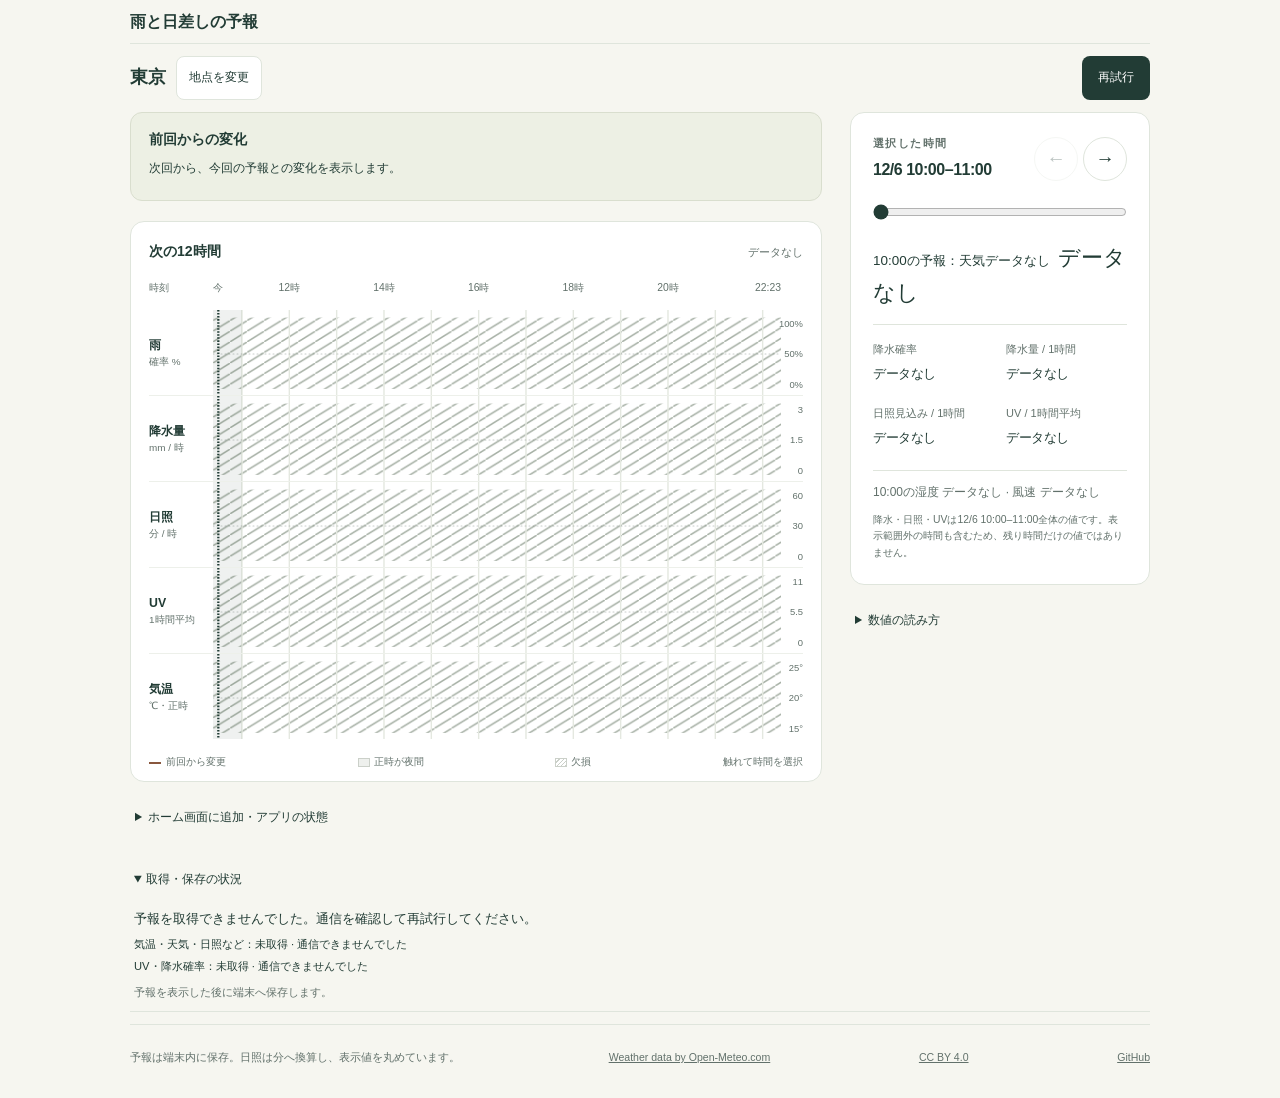
==== app/index.html @ 5e006b1c "Create weather PWA and prepare Cloudflare Pages integration" ====
<!doctype html>
<html lang="ja">
<head>
  <meta charset="utf-8">
  <meta name="viewport" content="width=device-width, initial-scale=1">
  <meta name="color-scheme" content="light dark">
  <meta name="theme-color" content="#f6f6f0" media="(prefers-color-scheme: light)">
  <meta name="theme-color" content="#131b18" media="(prefers-color-scheme: dark)">
  <link rel="manifest" href="manifest.webmanifest">
  <link rel="apple-touch-icon" href="apple-touch-icon.png">
  <title>雨と日差しの予報</title>
  <link rel="stylesheet" href="style.css">
  <script type="module" src="app.mjs"></script>
</head>
<body>
  <div class="shell">
    <header class="masthead">
      <h1 class="brand">雨と日差しの予報</h1>
    </header>
    <dialog id="location-dialog" aria-labelledby="location-title">
      <h2 id="location-title">予報の地点</h2>
      <p>現在地周辺の市区町村を選ぶか、地名で検索できます。</p>
      <button id="nearby-location" type="button">現在地周辺の候補を表示</button>
      <p class="location-note">位置情報はこの操作時だけ取得し、候補は端末内で検索します。地点を確定すると、その代表座標を天気APIへ送信します。</p>
      <form id="location-search"><label for="location-query">地名</label><div class="search-controls"><input id="location-query" placeholder="例：札幌市、Sapporo" type="search" minlength="2" maxlength="80" required autocomplete="off"><button type="submit">検索</button></div></form>
      <p id="search-status" role="status"></p><div id="location-results"></div>
      <p id="location-preview"></p>
      <div class="dialog-actions"><button id="cancel-location" type="button">キャンセル</button><button id="confirm-location" type="button" disabled>この地点に変更</button></div>
      <p class="location-note">地名: <a href="https://open-meteo.com/en/docs/geocoding-api" target="_blank" rel="noopener noreferrer">Open-Meteo / GeoNames</a></p>
      <p class="location-note">周辺候補: <a href="https://github.com/geolonia/japanese-addresses-v2" target="_blank" rel="noopener noreferrer">Geolonia住所データ</a>（デジタル庁アドレス・ベース・レジストリ由来、<a href="https://creativecommons.org/licenses/by/4.0/" target="_blank" rel="noopener noreferrer">CC BY 4.0</a>）。市区町村名・代表点を抽出。元データ更新: 2024年12月。新しい地名がない場合は地名検索を使ってください。</p>
    </dialog>
    <main><p id="connection-status" class="stale-notice" role="status" hidden></p><noscript>予報の表示にはJavaScriptを有効にしてください。</noscript>
      <section class="heading" aria-label="地点と予報の更新">
        <div class="location-controls"><strong id="location-name">東京</strong><button id="edit-location" type="button">地点を変更</button></div>
        <div class="refresh-controls"><button id="refresh" type="button">予報を更新</button></div>
        <p id="location-notice" class="location-note" role="status"></p>
      </section>
      <div class="workspace">
        <div class="overview">
          <section class="change-box forecast-changes" aria-labelledby="changes-heading">
            <div class="change-heading"><h2 id="changes-heading">前回からの変化</h2><span id="comparison-time"></span></div>
            <p id="change-summary"></p>
            <details id="all-changes" hidden><summary>変更の内訳</summary><div id="change-list"></div></details>
          </section>
          <section class="forecast" aria-labelledby="forecast-heading">
            <div class="section-heading"><h2 id="forecast-heading">次の12時間</h2><span id="freshness"></span></div>
            <p id="stale-notice" class="stale-notice" hidden></p>
            <div class="timeline" id="timeline">
              <div class="axis"><span class="axis-label">時刻</span><div id="ticks" class="ticks"></div></div>
              <div id="tracks"></div>
            </div>
            <div class="timeline-help"><span><i class="changed-key"></i>前回から変更</span><span><i class="night-key"></i>正時が夜間</span><span><i class="missing-key"></i>欠損</span><span>触れて時間を選択</span></div>
          </section>
        </div>
        <aside class="detail-column">
          <section class="detail-card" aria-labelledby="selected-heading">
            <div class="detail-heading"><div><p class="eyebrow">選択した時間</p><h2 id="selected-heading"></h2></div><div class="step-buttons"><button id="previous" aria-label="前の時間">←</button><button id="next" aria-label="次の時間">→</button></div></div>
            <label class="sr-only" for="hour-selector">表示する時間帯</label>
            <input id="hour-selector" type="range" min="0" max="12" value="6" aria-describedby="range-help">
            <p id="range-help" class="sr-only">左右の矢印キー、または前の時間と次の時間ボタンで選択できます。</p>
            <div id="selection-content" aria-live="polite" aria-atomic="true"></div>
          </section>
          <details class="explainer"><summary>数値の読み方</summary><div>
            <p><strong>日照</strong>は1時間のうち日差しが期待される長さです。バーの高さが分数を表し、晴れる順序や洗濯物の乾燥時間は表しません。</p>
            <p>背景色は正時の昼夜区分です。日の出・日没の正確な分を表すものではありません。気温の縦軸は表示範囲に応じて変わります。</p><p><strong>UV</strong>は1時間平均。気温は正時の値です。どちらも予報で、観測値ではありません。</p>
            <p><strong>降水確率</strong>は3時間の元予報を1時間間隔に補間した参考値です。雨の開始時刻を1時間単位で確定する値ではありません。降水量とは異なるモデルのため、両者は必ずしも一致しません。</p>
            <p class="rain-explanation"><strong>降水量</strong>は、1時間に降る雨や雪の予想量です。1mmは、1㎡あたり1リットルの水が降る量に相当します。雪は溶かした水の量に換算します。降水確率が「降る可能性」を示すのに対し、降水量は「降る水の量」を示します。</p>
            <p>最初と最後は時間区間の一部です。値はその1時間全体の予報であり、残り時間への比例配分はしていません。</p>
            <p>前回画面に表示した12時間と重なる未来の時間帯だけを比較します。進行中の時間帯、欠損、取得に失敗した項目は強調しません。降り始めは降水量0.2mm/時以上になる時間帯の見込みで、確率からは推定しません。</p>
          </div></details>
        </aside>
      </div>
      <details class="explainer" id="install-guide"><summary>ホーム画面に追加・アプリの状態</summary>
        <p id="pwa-status" role="status">オフライン起動を準備しています。</p>
        <p id="pwa-update" hidden>新しい版を準備しました。このアプリのタブとホーム画面のアプリをすべて閉じて開き直すと更新されます。保存した地点と予報は引き継ぎます。</p>
        <p>iPhoneではSafariの共有メニューから「ホーム画面に追加」を選びます。項目が表示されない場合はメニューを下へスクロールしてください。Androidではブラウザのメニューからインストールできます。</p>
        <p>初回は通信が必要です。準備完了後は保存予報をオフラインで開けます。予報が未保存・期限切れの場合は通信して取得してください。ブラウザのデータ削除で保存内容が失われることがあります。</p>
      </details>
          <details id="fetch-details" class="acquisition-details">
            <summary>取得・保存の状況</summary>
            <p id="request-status" role="status">取得を開始します。</p>
            <div id="source-status"></div>
            <p id="storage-status" role="status">保存予報を確認しています。</p>
          </details>
      <footer><span>予報は端末内に保存。日照は分へ換算し、表示値を丸めています。</span><a href="https://open-meteo.com/" target="_blank" rel="noopener noreferrer">Weather data by Open-Meteo.com</a><a href="https://creativecommons.org/licenses/by/4.0/" target="_blank" rel="noopener noreferrer">CC BY 4.0</a><a href="https://github.com/kimymt/sun-and-rain" target="_blank" rel="noopener noreferrer">GitHub</a></footer>
    </main>
  </div>
</body>
</html>
---- app/style.css ----
:root{color-scheme:light dark;--paper:#f6f6f0;--card:#fff;--ink:#223c35;--muted:#62716b;--line:#dfe5dc;--rain:#417d9c;--sun:#bb861c;--uv:#98583d;--changed:#89573e;--night:#eef0ed;--temp:#294f43;--grid:#e4e8e0;--missing:#a6b0a5;--legend:#cbd0c9;--change-bg:#edf0e4;--change-border:#d9dece;--track-line:#edf0ea;--notice-bg:#fff0dc;--notice-ink:#785025;--button-bg:#223c35;--button-ink:#fff;--disabled-bg:#e4e8e1;--disabled-ink:#5b675f;--focus:#167d86;font-family:-apple-system,BlinkMacSystemFont,"Hiragino Sans","Noto Sans",sans-serif;font-size:16px}
*{box-sizing:border-box}body{margin:0;background:var(--paper);color:var(--ink);line-height:1.6}button,input,select{font:inherit}button,select{color:inherit}button,a,input,select,summary{-webkit-tap-highlight-color:transparent}button{cursor:pointer}a{color:inherit}button:focus-visible,a:focus-visible,select:focus-visible,input:focus-visible,summary:focus-visible{outline:3px solid var(--focus);outline-offset:4px}button:disabled{opacity:.3;cursor:default}.shell{max-width:1100px;margin:auto;padding:0 40px}.masthead{height:90px;border-bottom:1px solid var(--line);display:flex;align-items:center;justify-content:space-between;gap:12px}.brand{display:flex;align-items:center;gap:12px;font-size:1rem;font-weight:650;letter-spacing:-.03em;text-decoration:none}.brand-mark{font-family:Georgia,serif;font-size:1.3rem;border:1px solid var(--ink);border-radius:50%;width:43px;height:43px;display:flex;align-items:center;justify-content:center;gap:1px}.brand-mark span{color:var(--sun);font-size:1.7rem}.demo-label{font-size:.7rem;color:var(--muted);letter-spacing:.04em}.heading{display:flex;align-items:center;justify-content:space-between;gap:24px;padding:36px 0 28px}.eyebrow{font-size:.68rem;letter-spacing:.13em;color:var(--muted);margin:0 0 5px;font-weight:600}h1{font-size:2.25rem;line-height:1.3;letter-spacing:-.055em;font-weight:550;margin:0 0 12px}.period{margin:0;font-size:.84rem;color:var(--muted)}.scenario{display:flex;align-items:center;gap:10px;font-size:.75rem}.scenario label{white-space:nowrap}.scenario select{border:1px solid var(--line);border-radius:7px;padding:10px 25px 10px 10px;background:var(--paper);min-height:44px;max-width:100%}.workspace{display:grid;grid-template-columns:minmax(0,1fr) 300px;gap:28px;align-items:start}h2{margin:0;font-size:.88rem;font-weight:600}.change-box{border:1px solid var(--change-border);border-radius:12px;padding:15px 18px;background:var(--change-bg);margin-bottom:20px}.change-heading{display:flex;justify-content:space-between;gap:10px;align-items:baseline;margin-bottom:7px}.change-heading span{font-size:.67rem;color:var(--muted)}#change-summary p{font-size:.85rem;margin:2px 0}#change-summary strong{font-weight:650}.change-box details{font-size:.72rem;margin-top:7px}summary{cursor:pointer;min-height:44px;align-content:center}.change-box summary{min-height:30px}.change-box details p{margin:6px 0}.forecast{background:var(--card);border:1px solid var(--line);border-radius:14px;padding:18px 18px 10px}.section-heading{display:flex;justify-content:space-between;align-items:baseline;gap:8px;margin-bottom:18px}.section-heading>span{font-size:.68rem;color:var(--muted)}.axis{display:grid;grid-template-columns:64px minmax(0,1fr);height:30px;align-items:start;font-size:.65rem;color:var(--muted)}.ticks{height:24px;position:relative;margin-right:22px}.tick{position:absolute;transform:translateX(-50%);white-space:nowrap}.tick:first-child{transform:none}.tick:last-child{transform:translateX(-100%)}.track{display:grid;grid-template-columns:64px minmax(0,1fr);border-bottom:1px solid var(--track-line);align-items:center;min-height:67px}.track:last-child{border-bottom:0}.track-label{font-size:.77rem;font-weight:600;line-height:1.5}.track-label small{font-weight:400;display:block;color:var(--muted);font-size:.62rem}.plot{min-width:0;position:relative;height:68px;padding-right:22px;touch-action:pan-y;cursor:crosshair}.plot svg{display:block;width:100%;height:100%;overflow:visible}.scale{position:absolute;right:0;transform:translateY(-50%);font-size:.59rem;line-height:1;color:var(--muted);font-variant-numeric:tabular-nums;white-space:nowrap}.timeline-help{display:flex;justify-content:space-between;gap:8px;color:var(--muted);font-size:.61rem;margin-top:14px}.changed-key{display:inline-block;border-top:2px dashed var(--changed);width:12px;margin-right:5px;vertical-align:middle}.detail-card{padding:22px;background:var(--card);border:1px solid var(--line);border-radius:14px}.detail-heading{display:flex;align-items:center;justify-content:space-between;gap:8px}.detail-heading h2{font-size:1.25rem;letter-spacing:-.03em}.step-buttons{display:flex;gap:5px}.step-buttons button{width:44px;height:44px;border-radius:50%;border:1px solid var(--line);background:transparent;font-size:1.2rem}.step-buttons button:hover{background:var(--paper)}input[type=range]{display:block;width:100%;height:30px;margin:14px 0;accent-color:var(--ink);cursor:pointer}.weather-description{font-size:.84rem;margin:0 0 14px;padding-bottom:14px;border-bottom:1px solid var(--line)}.weather-description strong{font-size:1.35rem;margin-left:5px;font-weight:550}.metric-grid{display:grid;grid-template-columns:1fr 1fr;gap:18px 12px}.metric dt{font-size:.69rem;color:var(--muted)}.metric dd{margin:2px 0 0;font-size:1.45rem;line-height:1.3;font-weight:550;font-variant-numeric:tabular-nums;letter-spacing:-.035em}.metric dd small{font-size:.73rem;margin-left:3px;letter-spacing:0;font-weight:400}.metric .before{font-size:.69rem;color:var(--changed);font-weight:400;letter-spacing:0;line-height:1.6;display:block}.metric dd.no-data{font-size:.83rem;font-weight:400;line-height:2}.supplement{font-size:.75rem;margin:18px 0 0;padding-top:12px;border-top:1px solid var(--line);color:var(--muted)}.interval-note{font-size:.65rem;color:var(--muted);margin:10px 0 0}.explainer{font-size:.73rem;padding:14px 5px}.explainer summary{font-size:.78rem}.explainer p{margin:8px 0 16px}footer{border-top:1px solid var(--line);padding:24px 0 32px;display:flex;flex-wrap:wrap;justify-content:space-between;gap:8px;color:var(--muted);font-size:.66rem}.stale-notice{margin:0 0 12px;background:var(--notice-bg);padding:10px;border-radius:6px;font-size:.73rem;color:var(--notice-ink)}.sr-only{position:absolute;width:1px;height:1px;padding:0;margin:-1px;overflow:hidden;clip:rect(0,0,0,0);white-space:nowrap;border:0}
@media(min-width:900px){.track{min-height:85px}.plot{height:85px}}
@media(max-width:720px){.shell{max-width:540px;padding:0 20px}.masthead{height:66px}.brand{font-size:.88rem;gap:9px}.brand-mark{width:33px;height:33px;font-size:1rem}.brand-mark span{font-size:1.35rem}.demo-label{font-size:.59rem}.heading{padding:22px 0 18px;align-items:flex-start;gap:10px;flex-wrap:wrap}.heading .eyebrow{font-size:.59rem}h1{font-size:1.65rem;margin-bottom:7px}.period{font-size:.73rem}.scenario{width:100%;justify-content:space-between;margin-top:3px}.scenario select{padding:7px 24px 7px 10px;min-height:44px}.workspace{display:block}.change-box{padding:11px 14px;margin-bottom:14px}.change-heading{margin-bottom:5px}h2{font-size:.78rem}#change-summary p{font-size:.76rem}.change-heading span{font-size:.61rem}.change-box details{margin-top:2px}.forecast{padding:14px 12px 11px}.section-heading{margin-bottom:12px}.axis,.track{grid-template-columns:56px minmax(0,1fr)}.track{min-height:59px}.plot{height:59px}.axis{font-size:.6rem;height:25px}.track-label{font-size:.71rem}.timeline-help{font-size:.56rem;margin-top:11px}.detail-column{margin-top:16px}.detail-card{padding:18px}.detail-heading h2{font-size:1.18rem}.metric-grid{gap:14px 20px}.detail-heading .eyebrow{font-size:.61rem}.metric dd{font-size:1.45rem}.explainer{padding:9px 3px}}
@media(max-width:350px){.shell{padding:0 12px}.change-heading{flex-wrap:wrap;gap:0}.demo-label{max-width:90px;text-align:right}.timeline-help{flex-wrap:wrap}.detail-card{padding:14px}.detail-heading{flex-wrap:wrap}.heading{padding-top:18px}}
@media(prefers-reduced-motion:reduce){*{scroll-behavior:auto!important}}

.timeline-help{flex-wrap:wrap}.night-key,.missing-key{display:inline-block;width:12px;height:9px;margin-right:4px;vertical-align:middle;border:1px solid var(--legend)}.night-key{background:var(--night)}.missing-key{background:repeating-linear-gradient(135deg,transparent,transparent 2px,var(--legend) 2px,var(--legend) 3px)}

#refresh{min-height:44px;padding:8px 16px;background:var(--button-bg);color:var(--button-ink);border:0;border-radius:8px}.location-note{font-size:.7rem;color:var(--muted);margin:8px 0 0}#request-status{font-size:.8rem;margin:7px 0}#source-status p{font-size:.7rem;margin:4px 0;overflow-wrap:anywhere}.detail-heading h2{font-size:1rem}.timeline-help{line-height:1.8}.stale-notice[hidden]{display:none}
#change-summary{font-size:.78rem;line-height:1.7;margin:6px 0;overflow-wrap:anywhere}#storage-status{font-size:.67rem;color:var(--muted);margin:8px 0 0}.selected-changes{border-top:1px solid var(--line);margin-top:12px;padding-top:8px;color:var(--changed);font-size:.75rem}.selected-changes p{margin:3px 0}.forecast-changes{background:var(--change-bg)}#all-changes[hidden]{display:none}
.acquisition-details{font-size:.73rem;margin:-7px 0 12px;padding:0 4px}.acquisition-details summary{min-height:44px}.acquisition-details[open]{padding-bottom:10px;border-bottom:1px solid var(--line)}

dialog{border:1px solid var(--line);border-radius:14px;padding:20px;width:min(480px,calc(100% - 24px));max-height:85dvh;overflow:auto;background:var(--paper);color:var(--ink)}dialog::backdrop{background:#102c2466}dialog p{font-size:.8rem}dialog button,#edit-location{min-height:44px;padding:8px 12px;border:1px solid var(--line);border-radius:8px;background:var(--card);color:var(--ink)}.search-controls{display:flex;gap:8px;margin-top:6px}.search-controls input{min-width:0;width:100%;font:inherit;padding:8px;border:1px solid var(--line);border-radius:6px}.location-candidate{display:block;width:100%;text-align:left;margin:8px 0;overflow-wrap:anywhere}.dialog-actions{display:flex;gap:8px;justify-content:flex-end;flex-wrap:wrap}h1{overflow-wrap:anywhere}.scenario{flex-wrap:wrap}#location-notice:empty{display:none}

.search-controls button{flex-shrink:0;white-space:nowrap;min-width:56px}

.masthead{height:auto;min-height:44px;padding:8px 0}.masthead .brand{margin:0;font-size:1rem;line-height:1.5;font-weight:650;letter-spacing:0}
.heading{padding:12px 0;gap:8px 16px;flex-wrap:wrap;align-items:center}.location-controls{display:flex;align-items:center;gap:10px;min-width:0;flex:1}.location-controls strong{font-size:1.12rem;line-height:1.4;overflow-wrap:anywhere;min-width:0}#edit-location{flex-shrink:0;font-size:.75rem}.refresh-controls{display:flex;flex-direction:column;align-items:flex-end;font-size:.75rem;gap:2px}#location-notice{flex-basis:100%;margin:0}.acquisition-details{margin:4px 0 12px}.heading button{padding:8px 10px}#refresh:disabled{opacity:1;background:var(--disabled-bg);color:var(--disabled-ink)}
@media(max-width:350px){.heading{gap:6px}.location-controls{gap:6px}.location-controls strong{font-size:1rem}.heading button{padding:8px;font-size:.7rem}}

.search-controls input{background:var(--card);color:var(--ink)}
@media(prefers-color-scheme:dark){
  :root{--paper:#131b18;--card:#1c2822;--ink:#e1ece4;--muted:#adbdb2;--line:#3b4d41;--rain:#7ebde0;--sun:#e5bc62;--uv:#e8a989;--temp:#91c9af;--changed:#e8af8a;--night:#141e19;--grid:#4a5d50;--missing:#879c8c;--legend:#879c8c;--change-bg:#263326;--change-border:#475740;--track-line:#344539;--notice-bg:#3b3021;--notice-ink:#efc88e;--button-bg:#abcdb9;--button-ink:#14271c;--disabled-bg:#2b3930;--disabled-ink:#abbcaf;--focus:#80c8d0}
  dialog::backdrop{background:#0009}
}
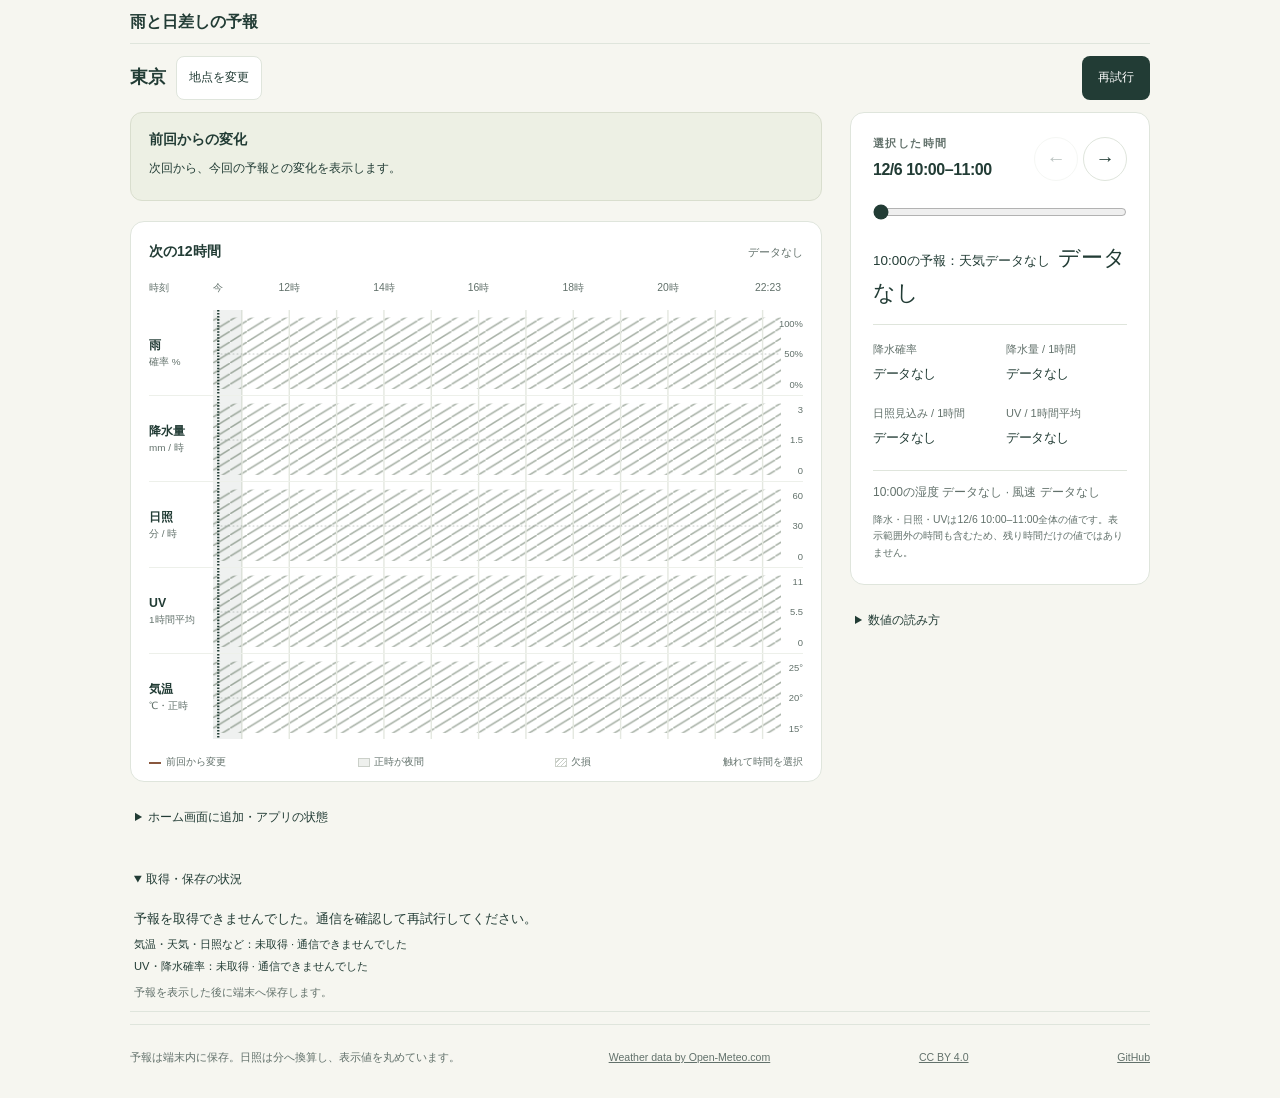
==== commit f560f414: "Explain UV protection thresholds" ====
--- a/app/index.html
+++ b/app/index.html
@@ -63,6 +63,7 @@
           <details class="explainer"><summary>数値の読み方</summary><div>
             <p><strong>日照</strong>は1時間のうち日差しが期待される長さです。バーの高さが分数を表し、晴れる順序や洗濯物の乾燥時間は表しません。</p>
             <p>背景色は正時の昼夜区分です。日の出・日没の正確な分を表すものではありません。気温の縦軸は表示範囲に応じて変わります。</p><p><strong>UV</strong>は1時間平均。気温は正時の値です。どちらも予報で、観測値ではありません。</p>
+            <p class="uv-explanation">UV指数は紫外線の強さです。3以上は、日焼け止めや帽子などで対策する目安です。8以上では、日中の外出をできるだけ控えましょう。</p>
             <p><strong>降水確率</strong>は3時間の元予報を1時間間隔に補間した参考値です。雨の開始時刻を1時間単位で確定する値ではありません。降水量とは異なるモデルのため、両者は必ずしも一致しません。</p>
             <p class="rain-explanation"><strong>降水量</strong>は、1時間に降る雨や雪の予想量です。1mmは、1㎡あたり1リットルの水が降る量に相当します。雪は溶かした水の量に換算します。降水確率が「降る可能性」を示すのに対し、降水量は「降る水の量」を示します。</p>
             <p>最初と最後は時間区間の一部です。値はその1時間全体の予報であり、残り時間への比例配分はしていません。</p>
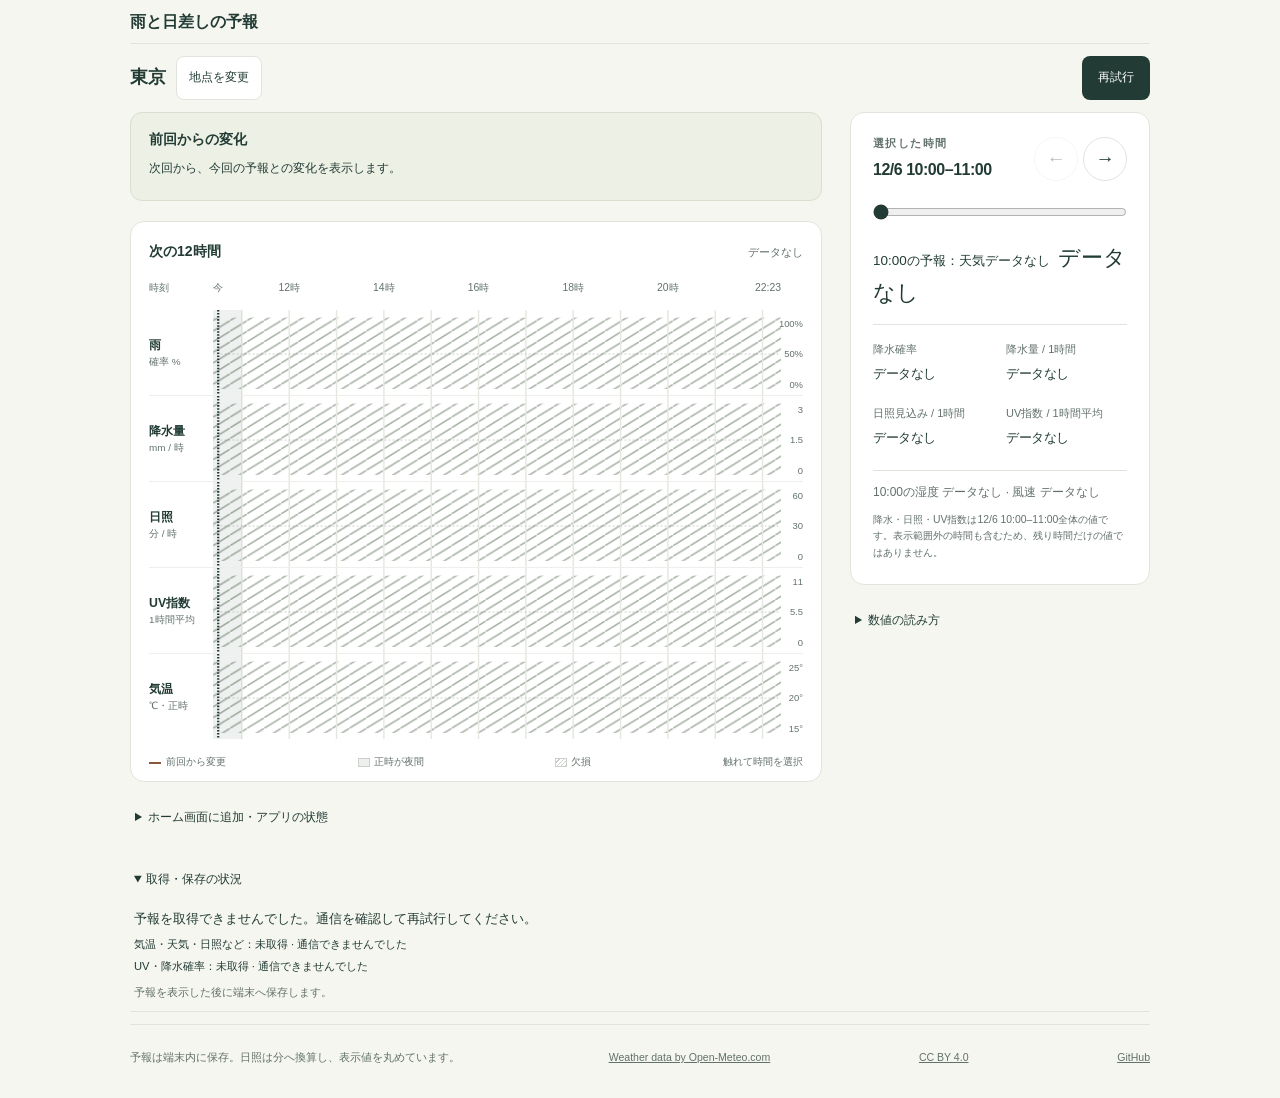
==== commit 96188e4c: "Align weather explanations with chart order" ====
--- a/app/index.html
+++ b/app/index.html
@@ -61,11 +61,12 @@
             <div id="selection-content" aria-live="polite" aria-atomic="true"></div>
           </section>
           <details class="explainer"><summary>数値の読み方</summary><div>
-            <p><strong>日照</strong>は1時間のうち日差しが期待される長さです。バーの高さが分数を表し、晴れる順序や洗濯物の乾燥時間は表しません。</p>
-            <p>背景色は正時の昼夜区分です。日の出・日没の正確な分を表すものではありません。気温の縦軸は表示範囲に応じて変わります。</p><p><strong>UV</strong>は1時間平均。気温は正時の値です。どちらも予報で、観測値ではありません。</p>
-            <p class="uv-explanation">UV指数は紫外線の強さです。3以上は、日焼け止めや帽子などで対策する目安です。8以上では、日中の外出をできるだけ控えましょう。</p>
+            <p>背景色は正時の昼夜区分です。日の出・日没の正確な分を表すものではありません。</p>
             <p><strong>降水確率</strong>は3時間の元予報を1時間間隔に補間した参考値です。雨の開始時刻を1時間単位で確定する値ではありません。降水量とは異なるモデルのため、両者は必ずしも一致しません。</p>
             <p class="rain-explanation"><strong>降水量</strong>は、1時間に降る雨や雪の予想量です。1mmは、1㎡あたり1リットルの水が降る量に相当します。雪は溶かした水の量に換算します。降水確率が「降る可能性」を示すのに対し、降水量は「降る水の量」を示します。</p>
+            <p><strong>日照</strong>は1時間のうち日差しが期待される長さです。バーの高さが分数を表し、晴れる順序や洗濯物の乾燥時間は表しません。</p>
+            <p class="uv-explanation"><strong>UV指数</strong>は紫外線の強さです。表示値は1時間平均の予報で、観測値ではありません。3以上は、日焼け止めや帽子などで対策する目安です。8以上では、日中の外出をできるだけ控えましょう。</p>
+            <p><strong>気温</strong>は正時の予報で、観測値ではありません。縦軸は表示範囲に応じて変わります。</p>
             <p>最初と最後は時間区間の一部です。値はその1時間全体の予報であり、残り時間への比例配分はしていません。</p>
             <p>前回画面に表示した12時間と重なる未来の時間帯だけを比較します。進行中の時間帯、欠損、取得に失敗した項目は強調しません。降り始めは降水量0.2mm/時以上になる時間帯の見込みで、確率からは推定しません。</p>
           </div></details>
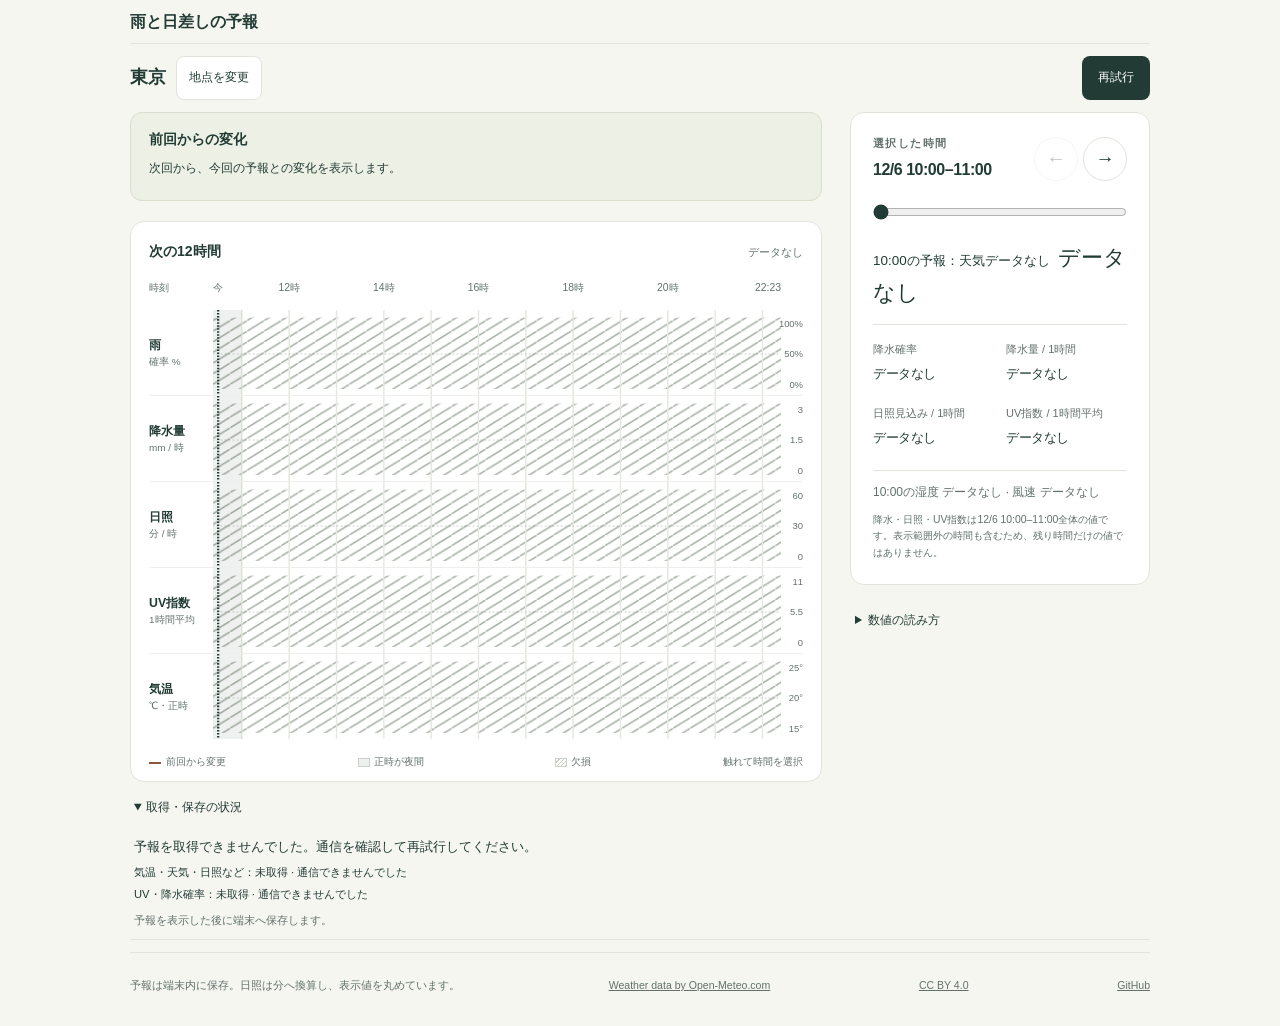
==== commit 157c9e74: "Remove home-screen installation and app-status guide" ====
--- a/app/index.html
+++ b/app/index.html
@@ -72,12 +72,6 @@
           </div></details>
         </aside>
       </div>
-      <details class="explainer" id="install-guide"><summary>ホーム画面に追加・アプリの状態</summary>
-        <p id="pwa-status" role="status">オフライン起動を準備しています。</p>
-        <p id="pwa-update" hidden>新しい版を準備しました。このアプリのタブとホーム画面のアプリをすべて閉じて開き直すと更新されます。保存した地点と予報は引き継ぎます。</p>
-        <p>iPhoneではSafariの共有メニューから「ホーム画面に追加」を選びます。項目が表示されない場合はメニューを下へスクロールしてください。Androidではブラウザのメニューからインストールできます。</p>
-        <p>初回は通信が必要です。準備完了後は保存予報をオフラインで開けます。予報が未保存・期限切れの場合は通信して取得してください。ブラウザのデータ削除で保存内容が失われることがあります。</p>
-      </details>
           <details id="fetch-details" class="acquisition-details">
             <summary>取得・保存の状況</summary>
             <p id="request-status" role="status">取得を開始します。</p>
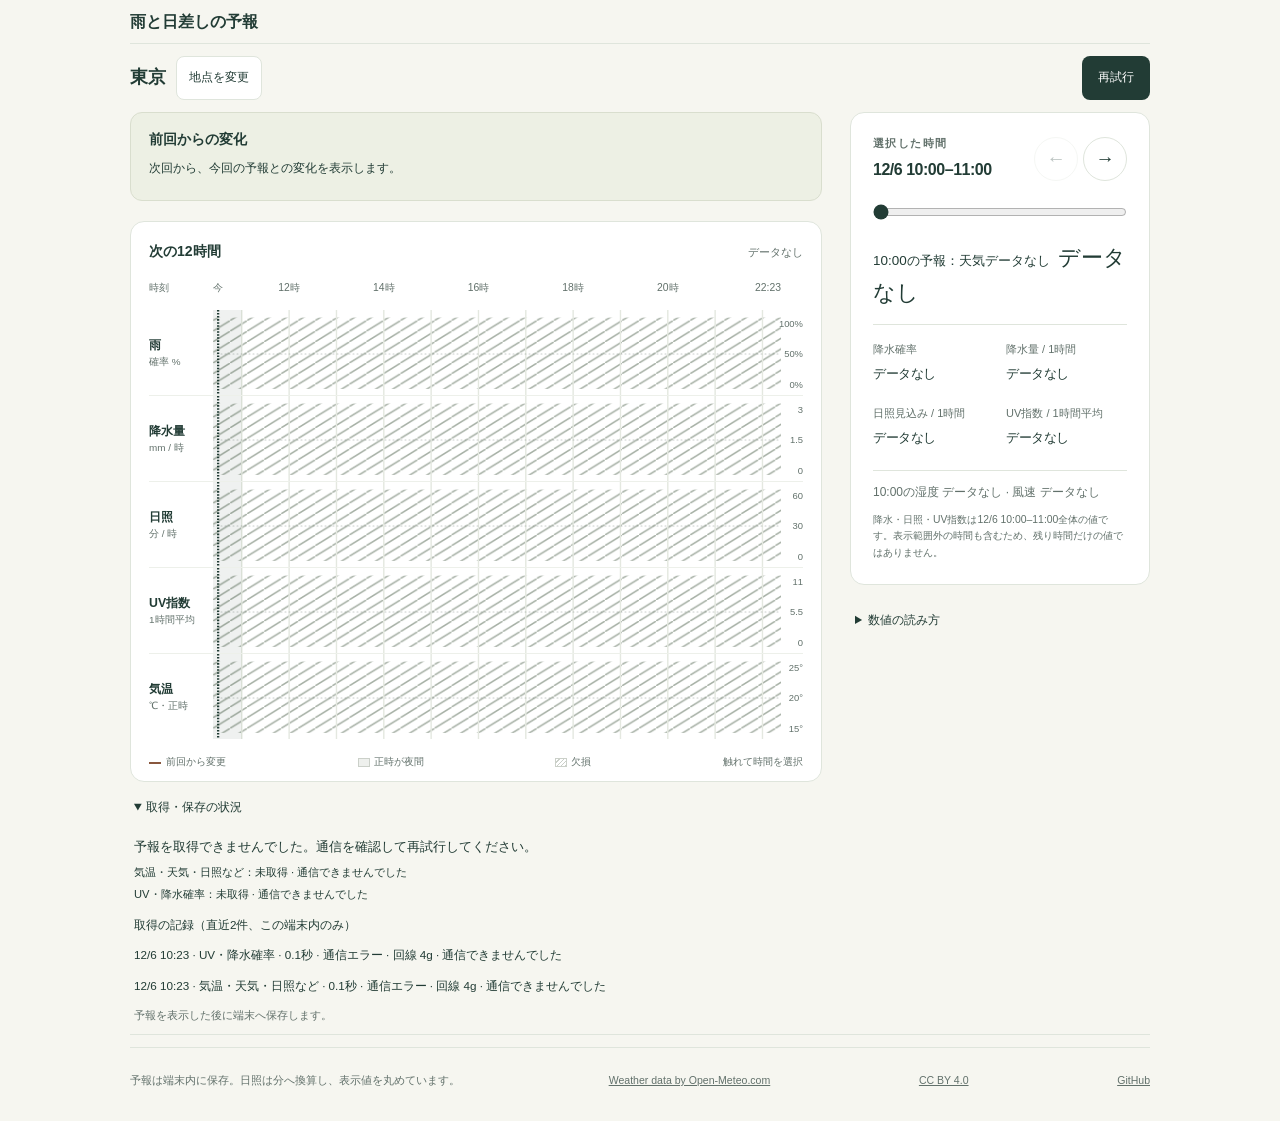
==== commit 12f6ce61: "Record per-attempt fetch measurements for Issue #8 fetchSource now reports every attempt once via on" ====
--- a/app/index.html
+++ b/app/index.html
@@ -76,6 +76,7 @@
             <summary>取得・保存の状況</summary>
             <p id="request-status" role="status">取得を開始します。</p>
             <div id="source-status"></div>
+            <div id="fetch-log"></div>
             <p id="storage-status" role="status">保存予報を確認しています。</p>
           </details>
       <footer><span>予報は端末内に保存。日照は分へ換算し、表示値を丸めています。</span><a href="https://open-meteo.com/" target="_blank" rel="noopener noreferrer">Weather data by Open-Meteo.com</a><a href="https://creativecommons.org/licenses/by/4.0/" target="_blank" rel="noopener noreferrer">CC BY 4.0</a><a href="https://github.com/kimymt/sun-and-rain" target="_blank" rel="noopener noreferrer">GitHub</a></footer>
